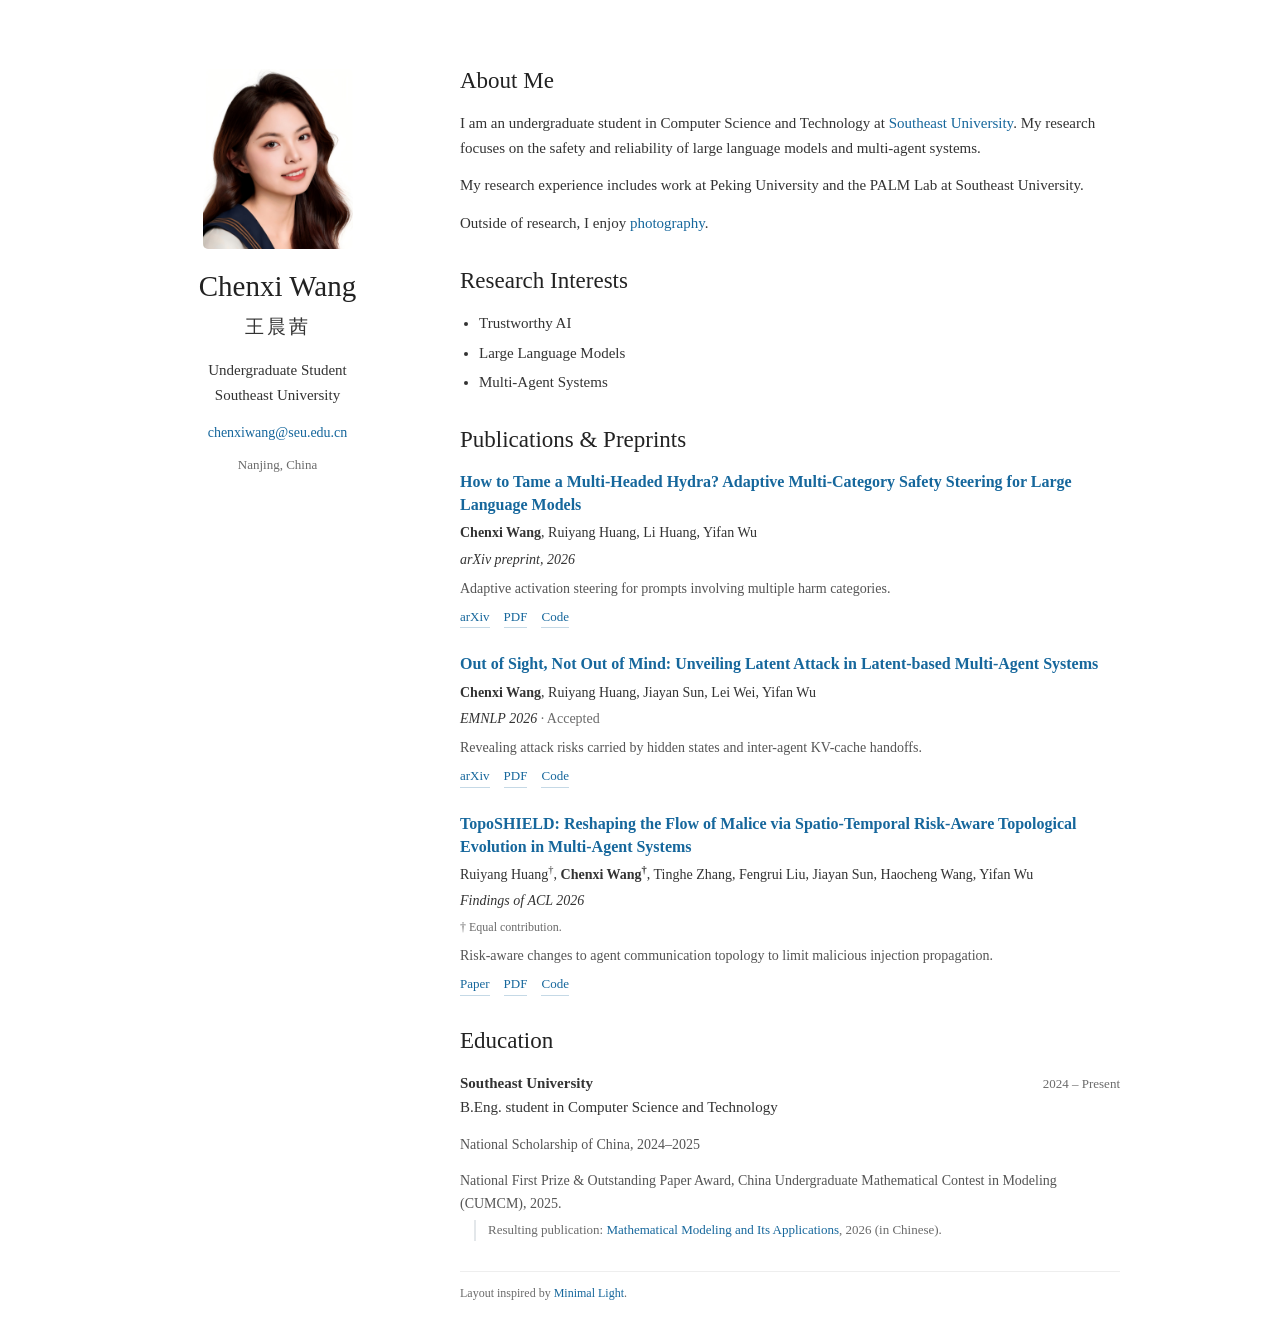
==== index.html @ 68ed9df9 "Publish academic homepage and photography gallery" ====
<!doctype html>
<html lang="en">
<head>
  <meta charset="utf-8">
  <meta name="viewport" content="width=device-width, initial-scale=1">
  <meta name="description" content="Chenxi Wang, undergraduate at Southeast University. Research on large language model safety and multi-agent systems.">
  <title>Chenxi Wang | Southeast University</title>
  <link rel="icon" href="favicon.svg" type="image/svg+xml">
  <link rel="stylesheet" href="style.css?v=20261007-8">
</head>
<body>
<div class="wrapper">
  <header class="profile">
    <img class="portrait" src="portrait.png" alt="Chenxi Wang" width="150" height="180">
    <h1>Chenxi Wang</h1>
    <p class="chinese" lang="zh-CN">王晨茜</p>
    <p class="affiliation">Undergraduate Student<br>Southeast University</p>
    <a class="email" href="mailto:chenxiwang@seu.edu.cn">chenxiwang@seu.edu.cn</a>
    <p class="location">Nanjing, China</p>
  </header>
  <main id="main">
    <section aria-labelledby="about">
      <h2 id="about">About Me</h2>
      <p>I am an undergraduate student in Computer Science and Technology at <a href="https://www.seu.edu.cn/english/" target="_blank" rel="noopener noreferrer">Southeast University</a>. My research focuses on the safety and reliability of large language models and multi-agent systems.</p>
      <p>My research experience includes work at Peking University and the PALM Lab at Southeast University.</p>
      <p>Outside of research, I enjoy <a href="photography.html">photography</a>.</p>
    </section>
    <section aria-labelledby="interests">
      <h2 id="interests">Research Interests</h2>
      <ul class="interests">
        <li>Trustworthy AI</li>
        <li>Large Language Models</li>
        <li>Multi-Agent Systems</li>
      </ul>
    </section>
    <section aria-labelledby="publications">
      <h2 id="publications">Publications &amp; Preprints</h2>
      <article class="paper">
        <h3><a href="https://arxiv.org/abs/2609.34514" target="_blank" rel="noopener noreferrer">How to Tame a Multi-Headed Hydra? Adaptive Multi-Category Safety Steering for Large Language Models</a></h3>
        <p class="authors"><strong>Chenxi Wang</strong>, Ruiyang Huang, Li Huang, Yifan Wu</p>
        <p class="venue">arXiv preprint, 2026</p>
        <p class="summary">Adaptive activation steering for prompts involving multiple harm categories.</p>
        <p class="links"><a href="https://arxiv.org/abs/2609.34514" target="_blank" rel="noopener noreferrer">arXiv</a><a href="https://arxiv.org/pdf/2609.34514" target="_blank" rel="noopener noreferrer">PDF</a><a href="https://github.com/mnmn-f/CAM-Steer" target="_blank" rel="noopener noreferrer">Code</a></p>
      </article>
      <article class="paper">
        <h3><a href="https://arxiv.org/abs/2605.28214" target="_blank" rel="noopener noreferrer">Out of Sight, Not Out of Mind: Unveiling Latent Attack in Latent-based Multi-Agent Systems</a></h3>
        <p class="authors"><strong>Chenxi Wang</strong>, Ruiyang Huang, Jiayan Sun, Lei Wei, Yifan Wu</p>
        <p class="venue">EMNLP 2026 <span class="status">· Accepted</span></p>
        <p class="summary">Revealing attack risks carried by hidden states and inter-agent KV-cache handoffs.</p>
        <p class="links"><a href="https://arxiv.org/abs/2605.28214" target="_blank" rel="noopener noreferrer">arXiv</a><a href="https://arxiv.org/pdf/2605.28214" target="_blank" rel="noopener noreferrer">PDF</a><a href="https://github.com/mnmn-f/Out-of-Sight-LatentAttack" target="_blank" rel="noopener noreferrer">Code</a></p>
      </article>
      <article class="paper">
        <h3><a href="https://aclanthology.org/2026.findings-acl.426/" target="_blank" rel="noopener noreferrer">TopoSHIELD: Reshaping the Flow of Malice via Spatio-Temporal Risk-Aware Topological Evolution in Multi-Agent Systems</a></h3>
        <p class="authors">Ruiyang Huang<sup>†</sup>, <strong>Chenxi Wang<sup>†</sup></strong>, Tinghe Zhang, Fengrui Liu, Jiayan Sun, Haocheng Wang, Yifan Wu</p>
        <p class="venue">Findings of ACL 2026</p>
        <p class="contribution">† Equal contribution.</p>
        <p class="summary">Risk-aware changes to agent communication topology to limit malicious injection propagation.</p>
        <p class="links"><a href="https://aclanthology.org/2026.findings-acl.426/" target="_blank" rel="noopener noreferrer">Paper</a><a href="https://aclanthology.org/2026.findings-acl.426.pdf" target="_blank" rel="noopener noreferrer">PDF</a><a href="https://github.com/NoWall-572/TopoSHIELD" target="_blank" rel="noopener noreferrer">Code</a></p>
      </article>
    </section>
    <section aria-labelledby="education">
      <h2 id="education">Education</h2>
      <p><strong>Southeast University</strong><span class="date">2024 – Present</span><br>B.Eng. student in Computer Science and Technology</p>
      <p class="honor">National Scholarship of China, 2024–2025</p>
      <div class="award">
        <p class="honor">National First Prize &amp; Outstanding Paper Award, China Undergraduate Mathematical Contest in Modeling (CUMCM), 2025.</p>
        <p class="award-detail">Resulting publication: <a href="https://qxyy.cbpt.cnki.net/portal/journal/portal/client/paper/09a94823f70966937e789250d3c103b9" target="_blank" rel="noopener noreferrer">Mathematical Modeling and Its Applications</a>, 2026 (in Chinese).</p>
      </div>
    </section>
    <footer>Layout inspired by <a href="https://github.com/yaoyao-liu/minimal-light" target="_blank" rel="noopener noreferrer">Minimal Light</a>.</footer>
  </main>
</div>
</body>
</html>
---- style.css ----
:root{color-scheme:light;--ink:#333;--muted:#6b6b6b;--link:#16679c}
.award{margin-bottom:13px}.award .honor{margin-bottom:5px}.award-detail{margin:0 0 0 14px;padding-left:12px;border-left:2px solid #e3e7ea;font-size:13px;line-height:1.6;color:var(--muted)}
*{box-sizing:border-box}body{margin:0;padding:66px 28px 40px;background:#fff;color:var(--ink);font:15px/1.65 Georgia,'Times New Roman',serif;-webkit-font-smoothing:antialiased}
.wrapper{max-width:960px;margin:0 auto;display:grid;grid-template-columns:235px minmax(0,1fr);gap:65px}.profile{align-self:start;position:sticky;top:60px;text-align:center;padding-top:3px}.portrait{width:150px;height:180px;object-fit:cover;object-position:center 24%;border-radius:5px;display:block;margin:0 auto 20px}h1{font-size:29px;line-height:1.2;margin:0 0 7px;color:#222;font-weight:500}.chinese{font-size:19px;letter-spacing:3px;margin:0 0 16px}.affiliation{line-height:1.65;margin:0 0 12px}.email{font-size:14px}.location{font-size:13px;color:var(--muted);margin-top:10px}a{color:var(--link);text-decoration:none}a:hover{text-decoration:underline}a:focus-visible{outline:2px solid var(--link);outline-offset:4px}h2{font-size:23px;font-weight:500;line-height:1.3;margin:0 0 15px;color:#222}section{margin-bottom:30px}p{margin:0 0 13px}.interests{padding-left:19px;margin:0}.interests li{margin-bottom:5px}.paper{margin-bottom:24px}h3{font-size:16px;line-height:1.45;margin:0 0 6px;font-weight:600}.authors{font-size:14px;line-height:1.6;margin:0 0 3px}.venue{font-style:italic;margin:0 0 6px;font-size:14px}.status{font-style:normal;color:var(--muted)}.summary{font-size:14px;margin:0 0 6px;color:#555}.links{display:flex;gap:14px;font-size:13px;margin:0}.links a{border-bottom:1px solid #c5d9e6}.date{float:right;color:var(--muted);font-size:13px;padding-top:2px}.honor{font-size:14px;color:#555}footer{font-size:12px;color:var(--muted);padding-top:12px;border-top:1px solid #eee}
.contribution{font-size:12px;color:var(--muted);margin:0 0 6px}sup{font-size:.75em;line-height:0}.photo-gallery{display:grid;grid-template-columns:repeat(2,minmax(0,1fr));gap:18px}.photo-gallery figure{margin:0}.photo-gallery img{display:block;width:100%;height:auto;border-radius:3px}.photo-gallery figcaption{font-size:12px;color:var(--muted);margin-top:6px}.photography-page{max-width:960px;margin:0 auto}.photography-page nav{font-size:14px;margin-bottom:32px}.photography-page h1{margin-bottom:32px}
@media(max-width:760px){body{padding:30px 23px}.wrapper{display:block;max-width:610px}.profile{position:static;margin-bottom:38px}.portrait{width:125px;height:150px;margin-bottom:16px}h1{font-size:27px}.chinese{margin-bottom:10px}.location{margin-bottom:0}h2{font-size:22px}.date{float:none;display:block;padding:0}.paper{margin-bottom:27px}.photo-gallery{grid-template-columns:1fr}}
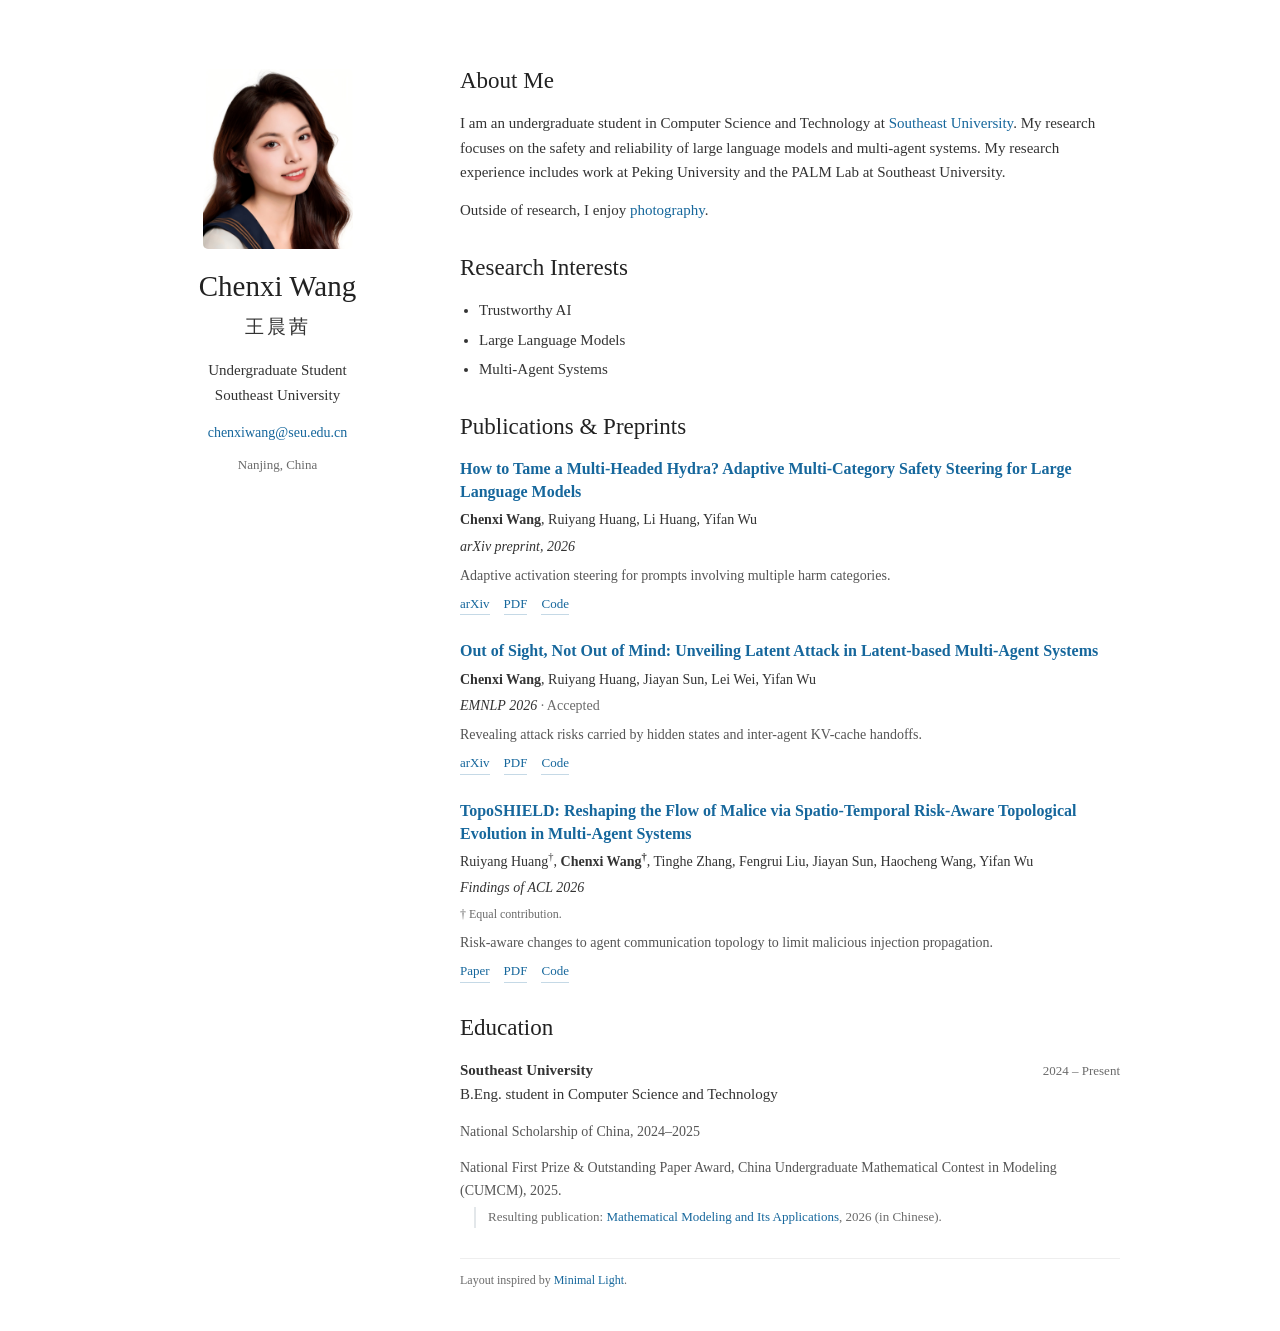
==== commit 4189e0d3: "Combine introduction into one paragraph" ====
--- a/index.html
+++ b/index.html
@@ -21,8 +21,7 @@
   <main id="main">
     <section aria-labelledby="about">
       <h2 id="about">About Me</h2>
-      <p>I am an undergraduate student in Computer Science and Technology at <a href="https://www.seu.edu.cn/english/" target="_blank" rel="noopener noreferrer">Southeast University</a>. My research focuses on the safety and reliability of large language models and multi-agent systems.</p>
-      <p>My research experience includes work at Peking University and the PALM Lab at Southeast University.</p>
+      <p>I am an undergraduate student in Computer Science and Technology at <a href="https://www.seu.edu.cn/english/" target="_blank" rel="noopener noreferrer">Southeast University</a>. My research focuses on the safety and reliability of large language models and multi-agent systems. My research experience includes work at Peking University and the PALM Lab at Southeast University.</p>
       <p>Outside of research, I enjoy <a href="photography.html">photography</a>.</p>
     </section>
     <section aria-labelledby="interests">
